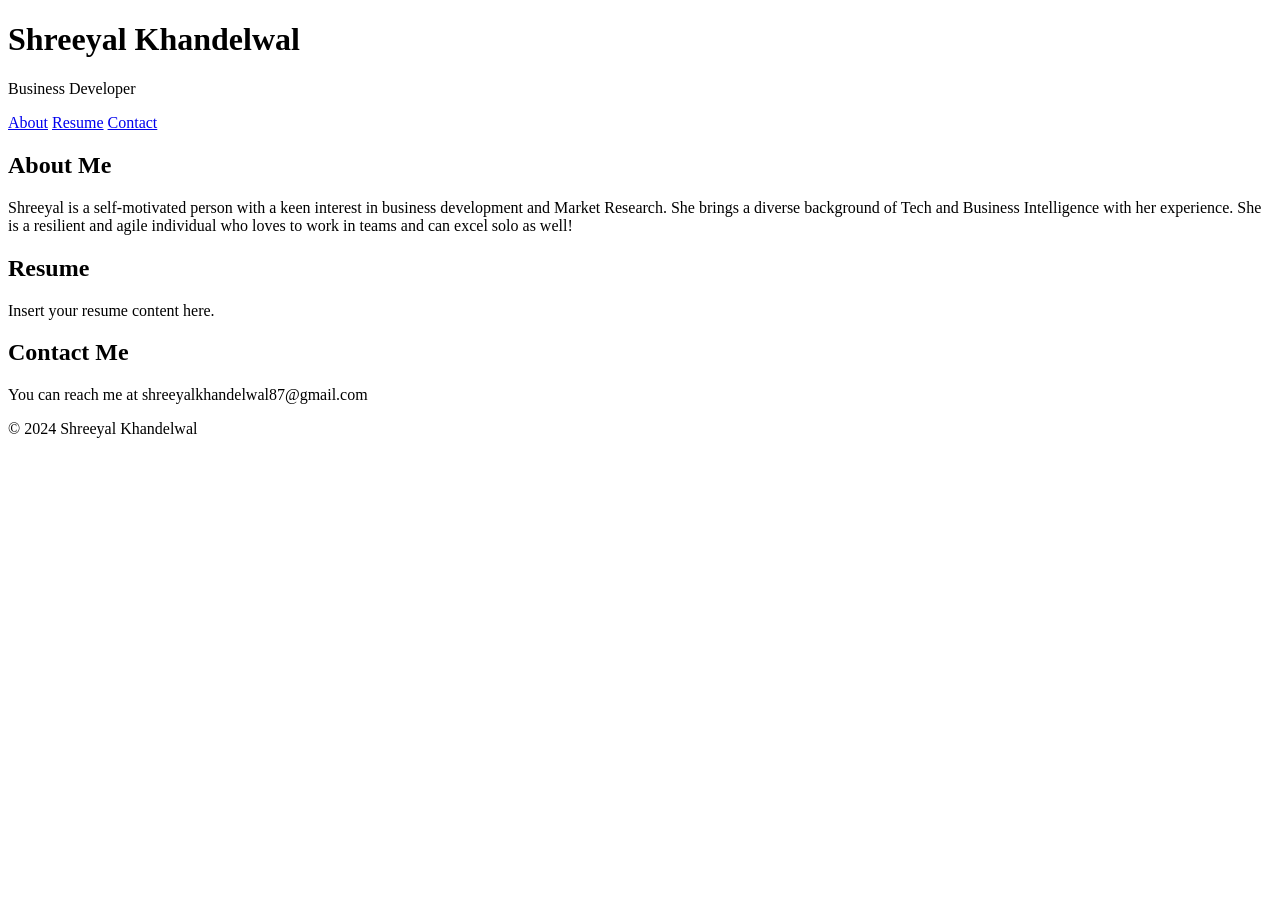
==== index.html @ bd0c8e94 "Add files via upload" ====
<!DOCTYPE html>
<html lang="en">
<head>
    <meta charset="UTF-8">
    <meta name="viewport" content="width=device-width, initial-scale=1.0">
    <title>Shreeyal Khandelwal</title>
    <link rel="stylesheet" href="styles.css">
</head>
<body>
    <header>
        <h1>Shreeyal Khandelwal</h1>
        <p>Business Developer</p>
    </header>
    <nav>
        <a href="#about">About</a>
        <a href="#resume">Resume</a>
        <a href="#contact">Contact</a>
    </nav>
    <section id="about">
        <h2>About Me</h2>
        <p>Shreeyal is a self-motivated person with a keen interest in business development and Market Research. She brings a diverse background of Tech and Business Intelligence with her experience. She is a resilient and agile individual who loves to work in teams and can excel solo as well!</p>
    </section>
    <section id="resume">
        <h2>Resume</h2>
        <p>Insert your resume content here.</p>
    </section>
    <section id="contact">
        <h2>Contact Me</h2>
        <p>You can reach me at shreeyalkhandelwal87@gmail.com</p>
    </section>
    <footer>
        <p>&copy; 2024 Shreeyal Khandelwal</p>
    </footer>
</body>
</html>
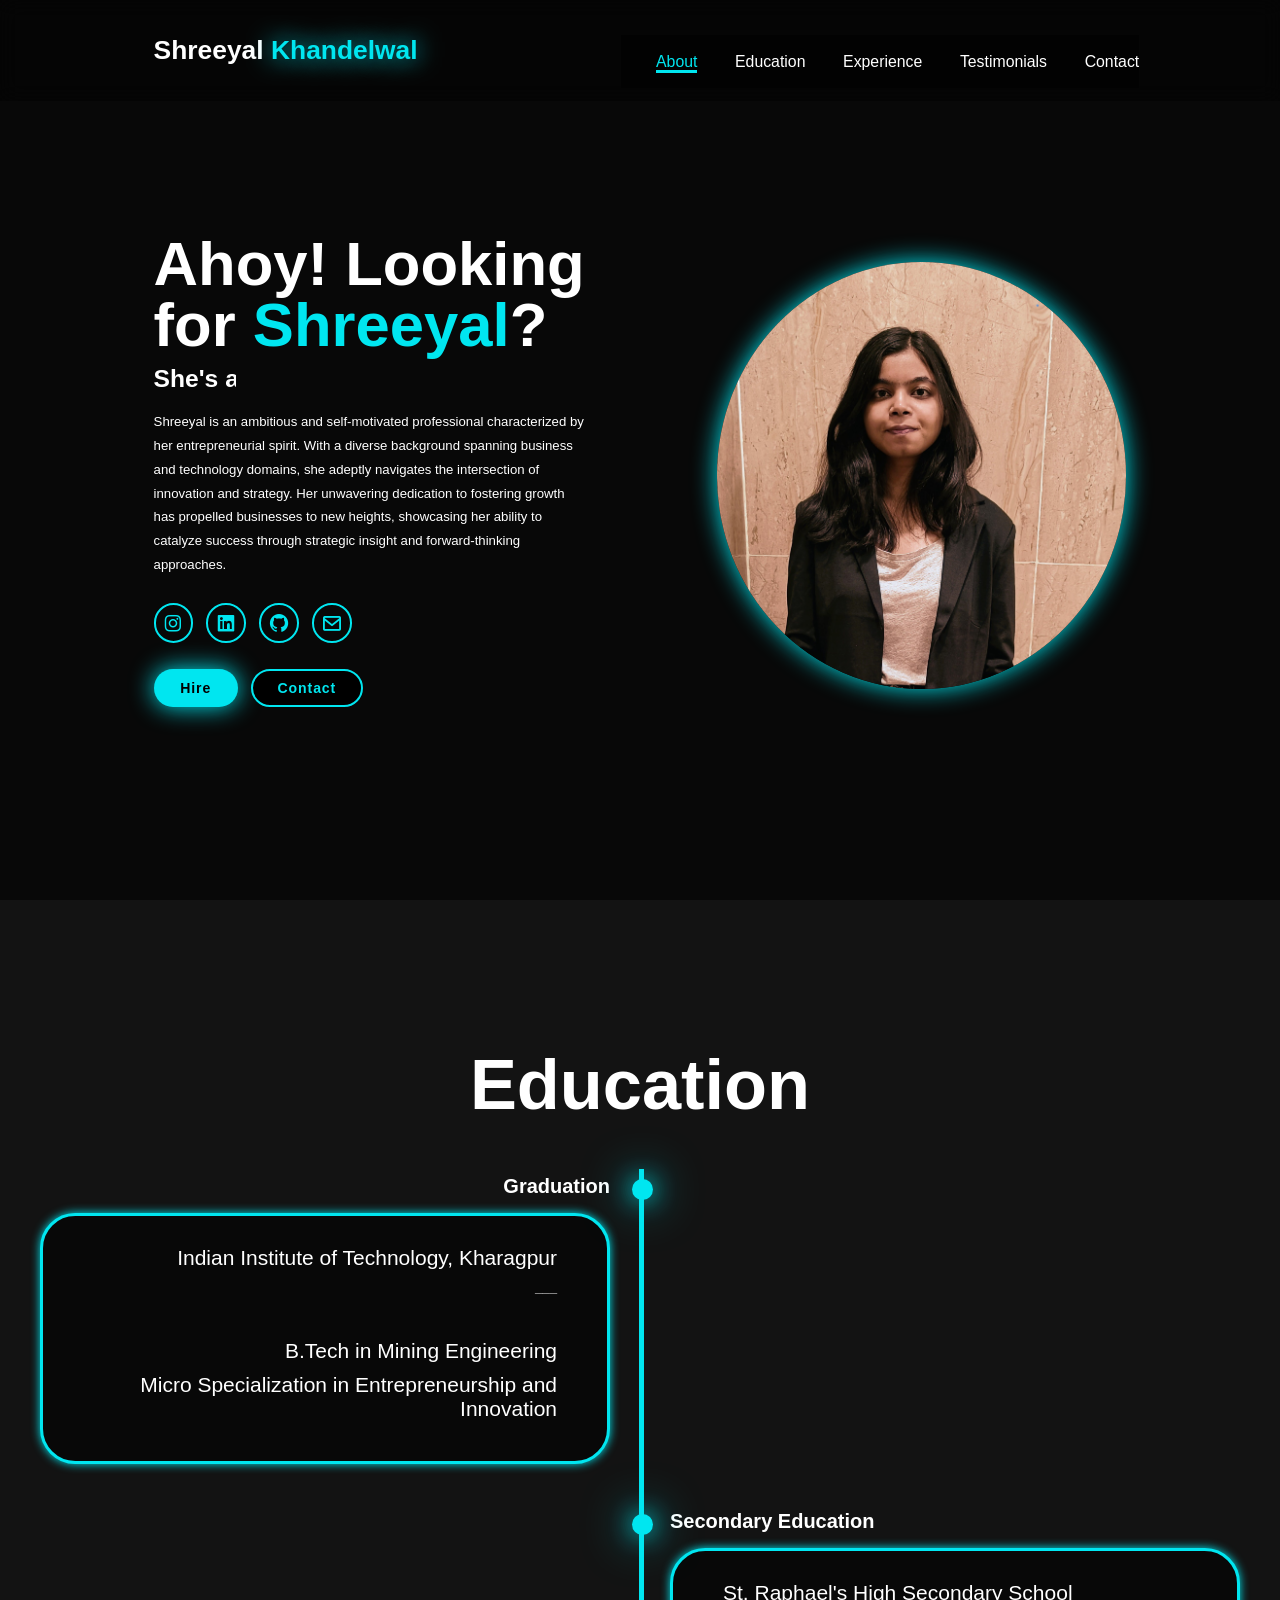
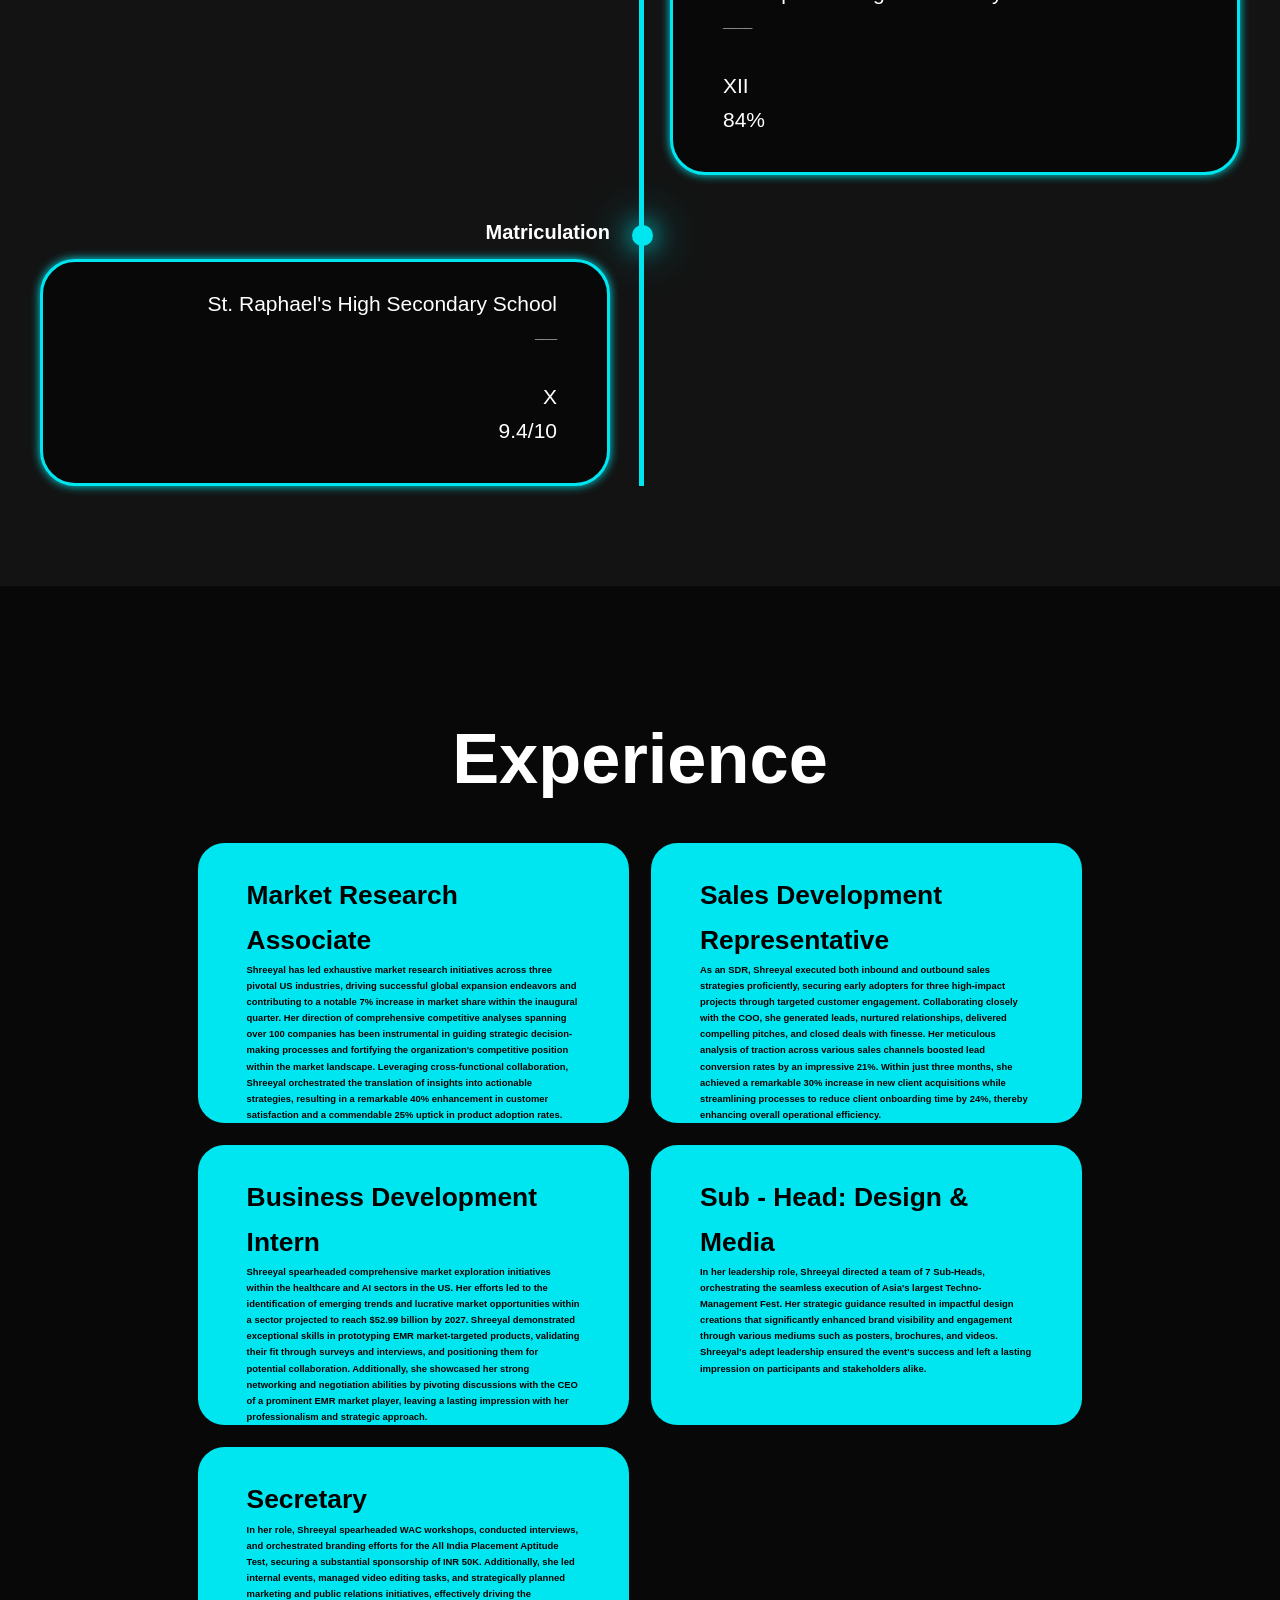
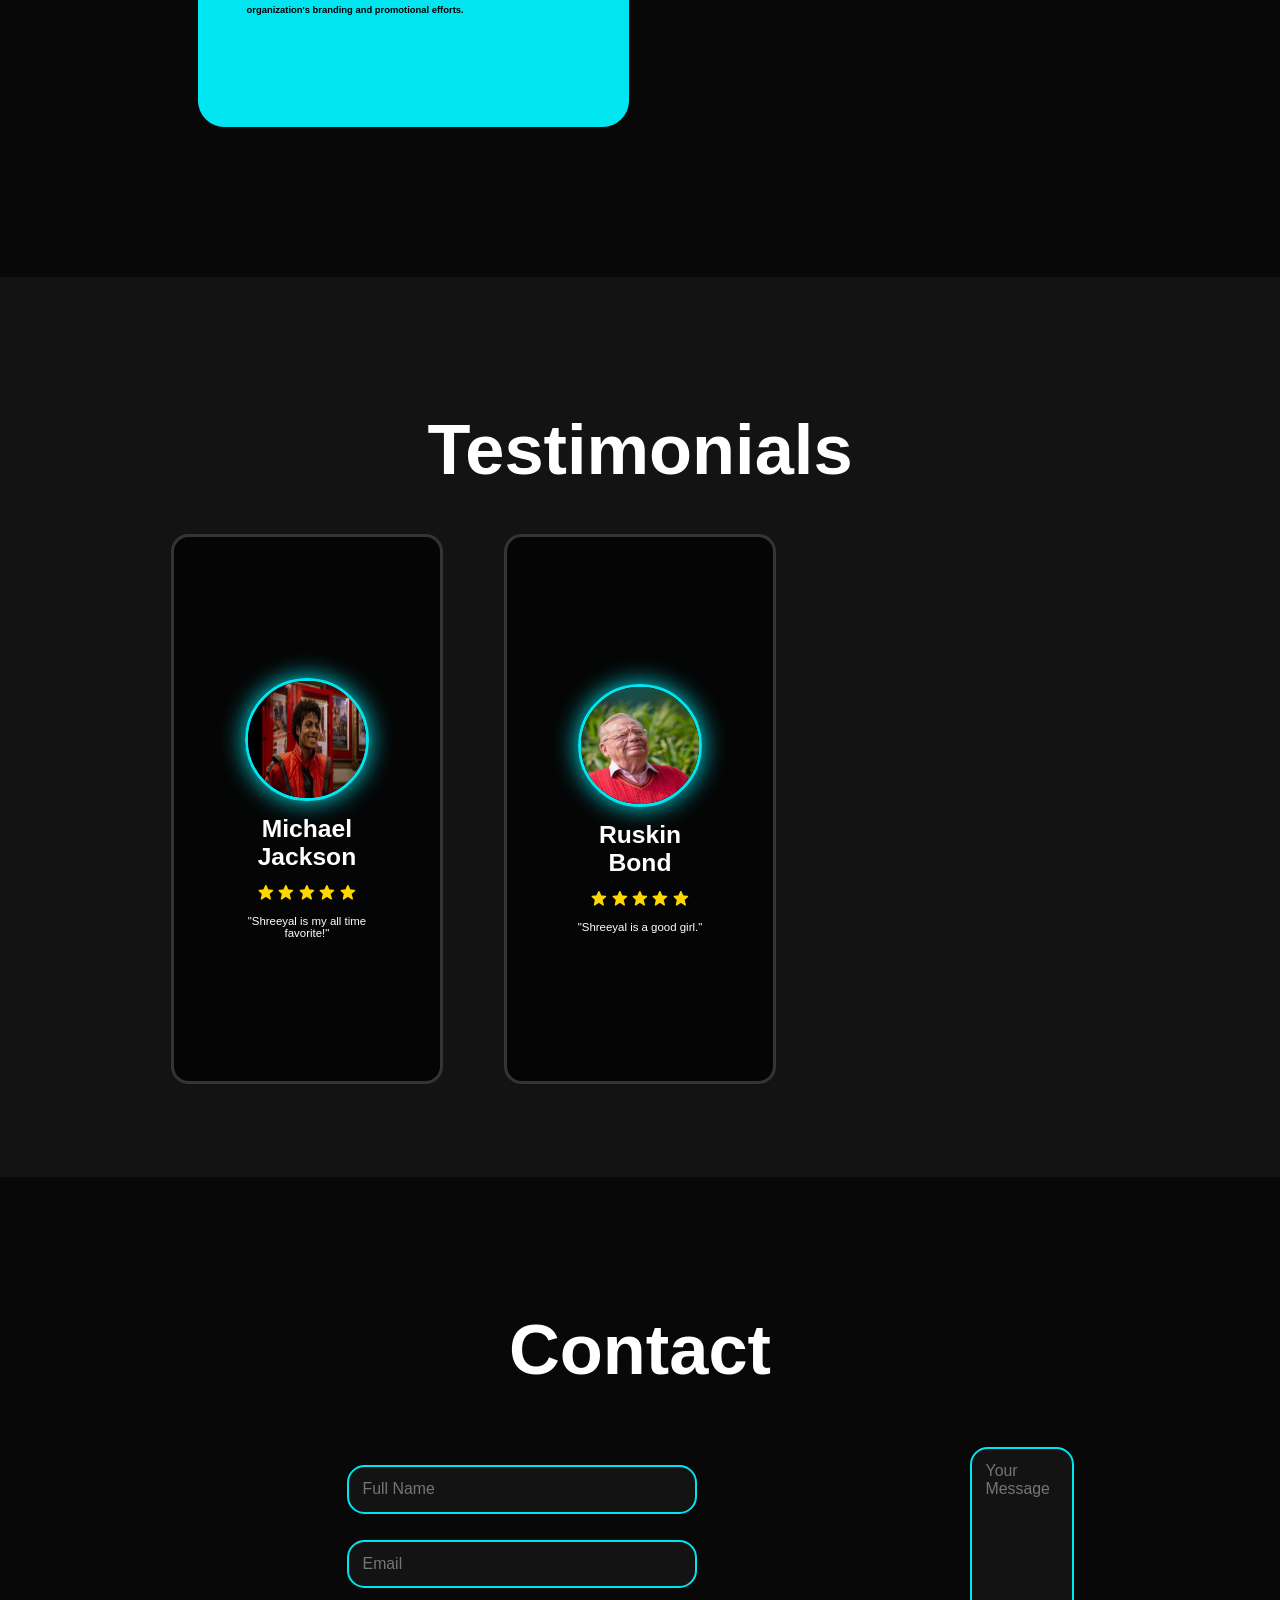
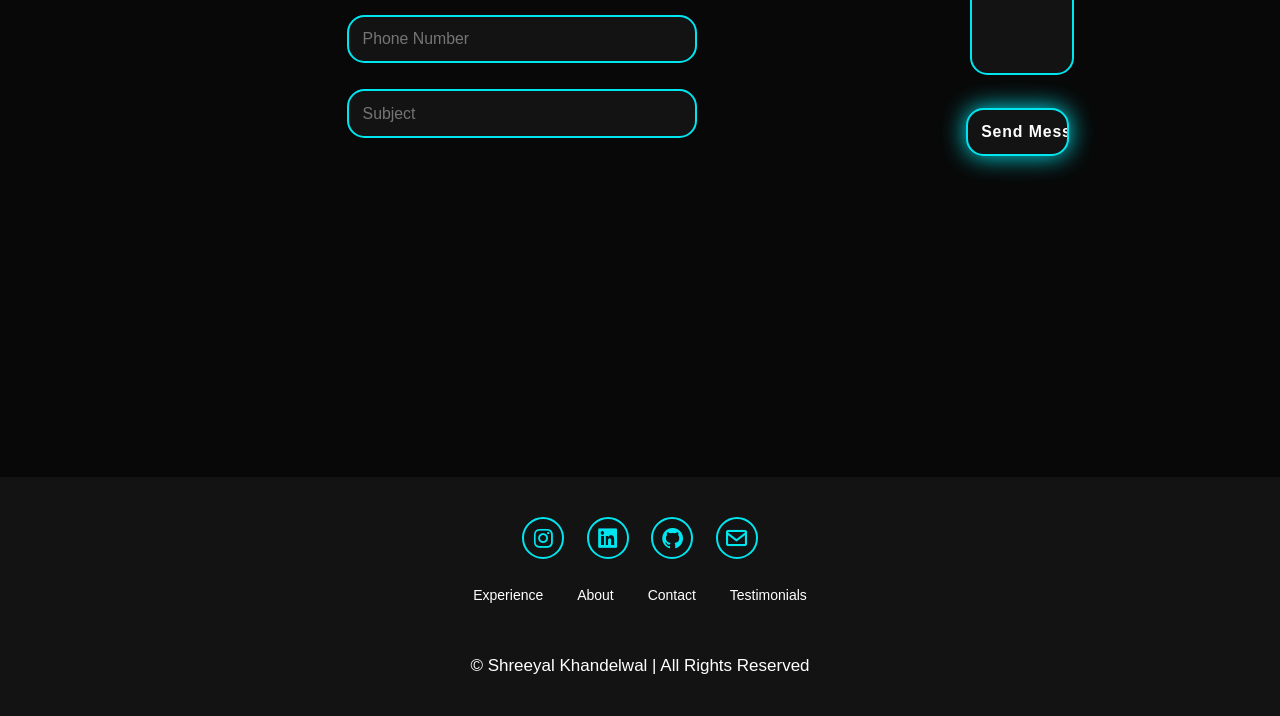
==== commit 4073c563: "Add files via upload" ====
--- a/index.html
+++ b/index.html
@@ -1,35 +1,211 @@
 <!DOCTYPE html>
 <html lang="en">
 <head>
-    <meta charset="UTF-8">
-    <meta name="viewport" content="width=device-width, initial-scale=1.0">
-    <title>Shreeyal Khandelwal</title>
-    <link rel="stylesheet" href="styles.css">
+	<meta charset="UTF-8">
+	<meta name="viewport"
+	content="width=device-width, initial-scale=1.0">
+	<title>Responsive Portfolio Website</title>
+	<link rel="stylesheet" href="webs.css">
+	<link href='https://unpkg.com/boxicons@2.1.4/css/boxicons.min.css' rel='stylesheet'>
 </head>
 <body>
-    <header>
-        <h1>Shreeyal Khandelwal</h1>
-        <p>Business Developer</p>
-    </header>
-    <nav>
-        <a href="#about">About</a>
-        <a href="#resume">Resume</a>
-        <a href="#contact">Contact</a>
-    </nav>
-    <section id="about">
-        <h2>About Me</h2>
-        <p>Shreeyal is a self-motivated person with a keen interest in business development and Market Research. She brings a diverse background of Tech and Business Intelligence with her experience. She is a resilient and agile individual who loves to work in teams and can excel solo as well!</p>
-    </section>
-    <section id="resume">
-        <h2>Resume</h2>
-        <p>Insert your resume content here.</p>
-    </section>
-    <section id="contact">
-        <h2>Contact Me</h2>
-        <p>You can reach me at shreeyalkhandelwal87@gmail.com</p>
-    </section>
-    <footer>
-        <p>&copy; 2024 Shreeyal Khandelwal</p>
-    </footer>
+
+		<header class="header">
+			<a href="#home" class="logo">Shreeyal
+				<span>Khandelwal</span></a>
+
+				<i class='bx bx-menu' id="menu-icon"></i>
+
+			<nav class="navbar">
+				<a href="#home" class="active">About</a>
+				<a href="#education">Education</a>
+				<a href="#Experience">Experience</a>
+				<a href="#testimonials">Testimonials</a>
+				<a href="#contact"> Contact</a>
+			</nav>
+		</header>
+
+		<section class="home" id="home">
+			<div class="home-content">
+				<h1>Ahoy! Looking for <span>Shreeyal</span>?</h1>
+				<h3 class="text-animation">She's a<span></span></h3>
+				<p>Shreeyal is an ambitious and self-motivated professional characterized by her entrepreneurial spirit. With a diverse background spanning business and technology domains, she adeptly navigates the intersection of innovation and strategy. Her unwavering dedication to fostering growth has propelled businesses to new heights, showcasing her ability to catalyze success through strategic insight and forward-thinking approaches.</p>
+
+				<div class="social-icons">
+					<a href="#"><i class='bx bxl-instagram' ></i></a>
+					<a href="https://www.linkedin.com/in/shreeyal-khandelwal-589196195?"><i class='bx bxl-linkedin-square' ></i></a>
+					<a href="https://github.com/Shreeyal"><i class='bx bxl-github'  ></i></a>
+					<a href="mailto:shreeyalkhandelwal87@gmail.com"><i class='bx bx-envelope'></i></a>
+				</div>
+
+				<div class="btn-group">
+					<a href="mailto:shreeyalkhandelwal87@gmail.com" class="btn">Hire</a>
+					<a href="#contact" class="btn">Contact</a>
+				</div>
+			</div>
+				<div class="home-img">
+					<img src="K_2.jpg" alt="">
+				</div>
+		</section>
+
+		<section class="education" id="education">
+			<h2 class="heading">Education</h2>
+
+			<div class="timeline-items">
+
+				<div class="timeline-item">
+					<div class="timeline-dot"></div>
+						<div class="timeline-date">Graduation</div>
+						<div class="timeline-content">
+							<h3>Indian Institute of Technology, Kharagpur</h3>
+							<h2>___</h2>
+							<h3> B.Tech in Mining Engineering </h3>
+							<h3> Micro Specialization in Entrepreneurship and Innovation</h3>
+						</div>
+					
+				</div>
+			
+			<div class="timeline-item">
+					<div class="timeline-dot"></div>
+						<div class="timeline-date">Secondary Education</div>
+						<div class="timeline-content">
+							<h3>St. Raphael's High Secondary School</h3>
+							<h2>____</h2>
+							<h3> XII </h3>
+							<h3> 84%</h3>
+						</div>
+					
+				</div>
+		
+			
+				<div class="timeline-item">
+					<div class="timeline-dot"></div>
+						<div class="timeline-date">Matriculation</div>
+						<div class="timeline-content">
+							<h3>St. Raphael's High Secondary School</h3>
+							<h2>___</h2>
+							<h3> X </h3>
+							<h3> 9.4/10</h3>
+						</div>
+				</div>
+			</div> 
+		</section>
+
+		<section class="Experience" id="Experience">
+			<h2 class="heading"> Experience</h2>
+
+			<div class="Experience-container">
+				<div class="Experience-box">
+					<div class="Experience-info">
+						<h4>Market Research Associate</h4>
+						<p>Shreeyal has led exhaustive market research initiatives across three pivotal US industries, driving successful global expansion endeavors and contributing to a notable 7% increase in market share within the inaugural quarter. Her direction of comprehensive competitive analyses spanning over 100 companies has been instrumental in guiding strategic decision-making processes and fortifying the organization's competitive position within the market landscape. Leveraging cross-functional collaboration, Shreeyal orchestrated the translation of insights into actionable strategies, resulting in a remarkable 40% enhancement in customer satisfaction and a commendable 25% uptick in product adoption rates.</p>
+					</div>
+				</div>
+
+				<div class="Experience-box">
+					<div class="Experience-info">
+						<h4>Sales Development Representative</h4>
+						<p>As an SDR, Shreeyal executed both inbound and outbound sales strategies proficiently, securing early adopters for three high-impact projects through targeted customer engagement. Collaborating closely with the COO, she generated leads, nurtured relationships, delivered compelling pitches, and closed deals with finesse. Her meticulous analysis of traction across various sales channels boosted lead conversion rates by an impressive 21%. Within just three months, she achieved a remarkable 30% increase in new client acquisitions while streamlining processes to reduce client onboarding time by 24%, thereby enhancing overall operational efficiency.</p>
+					</div>
+				</div>
+
+				<div class="Experience-box">
+					<div class="Experience-info">
+						<h4>Business Development Intern</h4>
+						<p>Shreeyal spearheaded comprehensive market exploration initiatives within the healthcare and AI sectors in the US. Her efforts led to the identification of emerging trends and lucrative market opportunities within a sector projected to reach $52.99 billion by 2027. Shreeyal demonstrated exceptional skills in prototyping EMR market-targeted products, validating their fit through surveys and interviews, and positioning them for potential collaboration. Additionally, she showcased her strong networking and negotiation abilities by pivoting discussions with the CEO of a prominent EMR market player, leaving a lasting impression with her professionalism and strategic approach.</p>
+					</div>
+				</div>
+
+				<div class="Experience-box">
+					<div class="Experience-info">
+						<h4>Sub - Head: Design & Media</h4>
+						<p>In her leadership role, Shreeyal directed a team of 7 Sub-Heads, orchestrating the seamless execution of Asia's largest Techno-Management Fest. Her strategic guidance resulted in impactful design creations that significantly enhanced brand visibility and engagement through various mediums such as posters, brochures, and videos. Shreeyal's adept leadership ensured the event's success and left a lasting impression on participants and stakeholders alike.</p>
+					</div>
+				</div>
+
+				<div class="Experience-box">
+					<div class="Experience-info">
+						<h4>Secretary</h4>
+						<p>In her role, Shreeyal spearheaded WAC workshops, conducted interviews, and orchestrated branding efforts for the All India Placement Aptitude Test, securing a substantial sponsorship of INR 50K. Additionally, she led internal events, managed video editing tasks, and strategically planned marketing and public relations initiatives, effectively driving the organization's branding and promotional efforts.</p>
+					</div>
+				</div>
+			</div>
+		</section> 
+
+		<section class="testimonials" id="testimonials">
+			<div class="testimonials-box">
+				<h2 class="heading">Testimonials</h2>
+
+				<div class="wrapper">
+					<div class="testimonial-item">
+						<img src="1.jpg" alt="">
+						<h2>Michael Jackson</h2>
+						<div class="rating">
+							<i class='bx bxs-star' id="star"></i>
+							<i class='bx bxs-star' id="star"></i>
+							<i class='bx bxs-star' id="star"></i>
+							<i class='bx bxs-star' id="star"></i>
+							<i class='bx bxs-star' id="star"></i>
+						</div>
+						<p>"Shreeyal is my all time favorite!"</p>
+					</div>
+					<div class="testimonial-item">
+						<img src="2.jpg" alt="">
+						<h2>Ruskin Bond</h2>
+						<div class="rating">
+							<i class='bx bxs-star' id="star"></i>
+							<i class='bx bxs-star' id="star"></i>
+							<i class='bx bxs-star' id="star"></i>
+							<i class='bx bxs-star' id="star"></i>
+							<i class='bx bxs-star' id="star"></i>
+						</div>
+						<p>"Shreeyal is a good girl."</p>
+					</div>
+				</div>
+			</div>
+		</section>
+
+		<section class="contact" id="contact">
+    <h2 class="heading">Contact</h2>
+
+    <form action="mailto:shreeyalkhandelwal87@gmail.com" method="post">
+	    <div class="input-group">
+	        <div class="input-box">
+	            <input type="text" name="full_name" placeholder="Full Name">
+	            <input type="email" name="email" placeholder="Email">
+	        </div>
+	        <div class="input-box">
+	            <input type="tel" name="phone" placeholder="Phone Number">
+	            <input type="text" name="subject" placeholder="Subject">
+	        </div>
+	    </div>
+
+	    <div class="input-group-2">
+	        <textarea name="message" cols="50" rows="11" placeholder="Your Message"></textarea>
+	        <input type="submit" value="Send Message" class="btn">
+	    </div>
+	</form>
+
+</section>
+
+<footer class="footer">
+    <div class="social">
+        <a href="#"><i class='bx bxl-instagram'></i></a>
+        <a href="https://www.linkedin.com/in/shreeyal-khandelwal-589196195"><i class='bx bxl-linkedin-square'></i></a>
+        <a href="https://github.com/Shreeyal"><i class='bx bxl-github'></i></a>
+        <a href="mailto:shreeyalkhandelwal87@gmail.com"><i class='bx bx-envelope'></i></a>
+    </div>
+
+    <ul class="list">
+        <li><a href="#Experience">Experience</a></li>
+        <li><a href="#home">About</a></li>
+        <li><a href="#contact">Contact</a></li>
+        <li><a href="#testimonials">Testimonials</a></li>
+    </ul>
+    <p class="copyright">© Shreeyal Khandelwal | All Rights Reserved</p>
+</footer>
+
+
+		<script src="wscript.js"></script>
 </body>
-</html>
+</html>
--- a/webs.css
+++ b/webs.css
@@ -0,0 +1,712 @@
+* {
+    margin: 0;
+    padding: 0;
+    box-sizing: border-box;
+    text-decoration: none;
+    border: none;
+    outline: none;
+    scroll-behavior: smooth;
+    font-family: "Poppins", sans-serif;
+}
+
+:root {
+    --bg-color: #080808;
+    --second-bg-color: #131313;
+    --text-color: white;
+    --main-color: #00e6f0;
+}
+
+html {
+    font-size: 60%;
+    overflow-x: hidden;
+}
+
+body {
+    background: var(--bg-color);
+    color: var(--text-color);
+}
+
+.header {
+    position: fixed;
+    top: 0;
+    left: 0;
+    width: 100%;
+    padding: 4rem 12% 4rem;
+    background: rgba(0, 0, 0, 0.3);
+    backdrop-filter: blur(10px);
+    /*display: flex;*/
+    justify-content: space-between;
+    align-items: center;
+    z-index: 5;
+}
+
+.logo {
+    font-size: 3rem;
+    color: var(--text-color);
+    font-weight: 800;
+    cursor: pointer;
+    transition: 0.3s ease;
+}
+
+.logo:hover {
+    transform: scale(1.1);
+}
+
+.logo span {
+    text-shadow: 0 0 25px var(--main-color);
+}
+
+.navbar {
+    /* Adjust positioning to move it to the right */
+    position: absolute;
+    top: 4rem;
+    right: 11%; /* Adjust the distance from the right edge */
+    padding: 2rem 0; /* Adjust padding as needed */
+    background: rgba(0, 0, 0, 0.5); /* Adjust background color */
+    z-index: 5; /* Ensure it's above other content */
+}
+
+.navbar a {
+    font-size: 1.8rem;
+    color: var(--text-color);
+    margin-left: 4rem;
+    font-weight: 500;
+    transition: 0.3s ease;
+    border-bottom: 3px solid transparent;
+}
+
+.navbar a:hover,
+.navbar a.active {
+    color: var(--main-color);
+    border-bottom: 3px solid var(--main-color);
+}
+
+#menu-icon {
+    font-size: 3.6rem;
+    color: var(--main-color);
+    display: none;
+}
+
+section {
+    min-height: 100vh;
+    padding: 10rem 12% 10rem;
+}
+
+.home {
+    display: flex;
+    align-items: center;
+    justify-content: center;
+    gap: 15rem;
+}
+
+.home-content {
+    display: flex;
+    flex-direction: column;
+    align-items: baseline;
+    text-align: left;
+    justify-content: center;
+    margin-top: 3rem;
+}
+
+span {
+    color: var(--main-color);
+}
+
+.logo span {
+    color: var(--main-color);
+}
+
+.home-content h3 {
+    margin-bottom: 2rem;
+    margin-top: 1rem;
+    font-size: 3.5 rem;
+}
+
+.home-content h1 {
+    font-size: 7rem;
+    font-weight: 700;
+    margin-top: 1.5rem;
+    line-height: 1;
+}
+
+.home-img img {
+    position: relative;
+    top: 3rem;
+    width: 32vw;
+    border-radius: 50%;
+    box-shadow: 0 0 25px var(--main-color);
+    cursor: pointer;
+    transition: 0.4s ease-in-out;
+}
+
+.home-img img:hover {
+    box-shadow: 0 0 25px var(--main-color),
+                0 0 50px var(--main-color),
+                0 0 100px var(--main-color);
+}
+
+.home-content p {
+    font-size: 1.5rem;
+    font-weight: 500;
+    line-height: 1.8;
+    max-width: 1000px;
+}
+
+.social-icons {
+    display: flex;
+    align-items: center; /* Align the social icons vertically */
+}
+
+.social-icons a {
+    display: inline-flex;
+    justify-content: center;
+    align-items: center;
+    width: 4.5rem;
+    height: 4.5rem;
+    background: transparent;
+    border: 2px solid var(--main-color);
+    font-size: 2.5rem;
+    border-radius: 50%;
+    color: var(--main-color);
+    margin: 3rem 1.5rem 3rem 0;
+    transition: 0.3s ease-in-out;
+}
+
+.social-icons a:hover {
+    color: var(--text-color);
+    transform: scale(1.3) translateY(-5px);
+    box-shadow: 0 0 25px var(--main-color);
+    background-color: var(--main-color);
+}
+
+.btn {
+    display: inline-block;
+    padding: 1rem 2.8rem;
+    background: var(--main-color);
+    box-shadow: 0 0 25px var(--main-color);
+    border-radius: 4rem;
+    font-size: 1.6rem;
+    color: black;
+    border: 2px solid transparent;
+    letter-spacing: 0.1rem;
+    font-weight: 600;
+    transition: 0.3s ease-in-out;
+    cursor: pointer;
+}
+
+.btn:hover {
+    transform: scale(1.05);
+    box-shadow: 0 0 50px var(--main-color);
+}
+
+.btn-group {
+    display: flex;
+    align-items: center;
+    gap: 1.5rem;
+}
+
+.btn-group a:nth-of-type(2) {
+    background-color: black;
+    color: var(--main-color);
+    border: 2px solid var(--main-color);
+    box-shadow: 0 0 25px transparent;
+}
+
+.btn-group a:nth-of-type(2):hover {
+    box-shadow: 0 0 25px var(--main-color);
+    background-color: var(--main-color);
+    color: black;
+}
+
+.text-animation{
+    font-size: 2.8rem; /* Corrected typo here */
+    font-weight: 600;
+    min-width: 280px;
+}
+
+.text-animation span {
+    position: relative;
+}
+
+.text-animation span::before {
+    content: " Business Developer";
+    color: var(--main-color);
+    animation: words 20s infinite; /* Corrected animation name here */
+}
+
+.text-animation span::after{
+    content: "";
+    background-color: var(--bg-color);
+    position: absolute;
+    width: calc(100% + 8px);
+    height: 100%;
+    border-left: 3px solid var(--bg-color);
+    right: -8px;
+    animation: cursor 0.6s infinite, typing 20s steps(14) infinite; /* Added the cursor animation here */
+}
+
+@keyframes cursor {
+    to {
+        border-left: 2px solid var(--main-color);
+    }
+}
+@keyframes words{
+	0%,
+	20%{
+		content:" Market Research Associate";
+	}
+	21%,
+	40%{
+		content:" Product Manager";
+	}
+	41%,
+	60%{
+		content: " Sales Development Representative";
+	}
+	61%,
+	80%{
+		content: " Business Analyst";
+	}
+	81%,
+	100%{
+		content: "n Innovator";
+	}
+}
+@keyframes typing {
+    10%, 
+    15%, 
+    30%, 
+    35%, 
+    50%, 
+    55%, 
+    70%, 
+    75%, 
+    90%, 
+    95% {
+        width: 0;
+    }
+    5%, 
+    20%, 
+    25%, 
+    40%, 
+    45%, 
+    60%, 
+    65%, 
+    80%, 
+    85% {
+        width: calc(100% + 8px);
+    }
+}
+.heading {
+    font-size: 8rem;
+    text-align: center;
+    margin: 5rem 0;
+}
+.education {
+    padding: 100px 15px;
+    background: var(--second-bg-color);
+}
+.education h2 {
+    margin-bottom: 5rem;
+}
+.timeline-items {
+    max-width: 1200px;
+    margin: auto;
+    display: flex;
+    flex-wrap: wrap;
+    position: relative;
+}
+.timeline-items::before {
+    content: "";
+    position: absolute;
+    width: 5px;
+    height: 100%;
+    background-color: var(--main-color);
+    left: calc(50% - 1px);
+}
+.timeline-item {
+    margin-bottom: 40px;
+    width: 100%;
+    position: relative;
+}
+.timeline-item:last-child {
+    margin-bottom: 0;
+}
+.timeline-item:nth-child(odd) {
+    padding-right: calc(50% + 30px);
+    text-align: right;
+}
+.timeline-item:nth-child(even) {
+    padding-left: calc(50% + 30px);
+    text-align: left; /* Changed to align left */
+}
+.timeline-dot {
+    height: 21px;
+    width: 21px;
+    background-color: var(--main-color);
+    box-shadow: 0 0 25px var(--main-color),
+                0 0 50px var(--main-color);
+    position: absolute;
+    left: calc(50% - 8px);
+    border-radius: 50%;
+    top: 10px;
+}
+.timeline-date {
+    font-size: 20px;
+    font-weight: 800;
+    color: white;
+    margin: 6px 0 15px;
+}
+.timeline-content {
+    background-color: var(--bg-color);
+    border: 3px solid var(--main-color);
+    padding: 30px 50px;
+    border-radius: 4rem;
+    box-shadow: 0 0 10px var(--main-color);
+    cursor: pointer;
+    transition: 0.3s ease-in-out;
+}
+.timeline-content:hover {
+    transform: scale(1.05); /* Corrected typo */
+    box-shadow: 0 0 25px var(--main-color);
+}
+.timeline-content h3 {
+    font-size: 21px;
+    color: white;
+    margin: 0 0 10px;
+    font-weight: 500;
+}
+.timeline-content p {
+    color: white;
+    font-size: 17px;
+    font-weight: 300;
+    line-height: 22px;
+}
+::-webkit-scrollbar {
+    width: 15px;
+}
+::-webkit-scrollbar-thumb {
+    background-color: var(--main-color);
+}
+::-webkit-scrollbar-track {
+    background-color: var(--bg-color);
+}
+.Experience{
+	background: var(--bg-color);
+	color: black;
+}
+.Experience h2{
+	margin-bottom: 5rem;
+	color: white;
+}
+.Experience-container{
+	display: grid;
+	grid-template-columns: repeat(2, 1fr);
+	align-items: center;
+	gap: 2.5rem;
+}
+.Experience-box{
+	background-color: var(--main-color);
+	height: 280px;
+	border-radius: 3rem;
+	border: 5px solid transparent; 
+	cursor: pointer;
+	transition: 0.4s ease-in-out;
+}
+.Experience-box:hover{
+	background: white;
+	color: black;
+	border: 5px solid var(--main-color);
+	transform: scale(1.03);
+}
+.Experience-box .Experience-info{
+	display: flex;
+	flex-direction: column;
+	text-align: left;
+	max-height: 200px;
+	justify-content: left;
+	align-items: baseline;
+	padding: 2.8rem 5rem;
+}
+.Experience-info h4{
+	font-size: 3rem;
+	font-weight: 800;
+	line-height: 1.7;
+}
+.Experience-info p{
+	font-size: 1.07rem;
+	font-weight: 570;
+	max-height: 100px;
+	line-height: 1.7;
+	margin: auto;
+	padding-bottom: 1rem;
+}
+.testimonials{
+	background: var(--second-bg-color);
+}
+.testimonials-box{
+	background-size: cover;
+	display: flex;
+	align-items: center;
+	justify-content: center;
+	flex-direction: column;
+}
+.testimonials .heading{
+	margin-bottom: 5rem;
+}
+.testimonials-box img{
+	width: 14rem;
+	height: 14rem;
+	border-radius: 50%;
+	border: 3px solid var(--main-color);
+	box-shadow: 0 0 25px var(--main-color);
+}
+.wrapper{
+	display: grid;
+	grid-template-columns: repeat(3,1fr);
+	gap: 3rem;
+}
+.testimonial-item{
+	min-height: 550px;
+	max-width: 450px;
+	background: rgba(0, 0, 0, 0.7);
+	border: 3px solid rgba(238, 238, 238, 0.2);
+	border-radius: 2rem;
+	margin: 0 2rem;
+	padding: 30px 60px;
+	cursor: pointer;
+	display: flex;
+	flex-direction: column;
+	align-items: center;
+	justify-content: center;
+	text-align: center;
+	gap: 1.5rem;
+	color: white;
+	transition: 0.4s ease-in-out;
+}
+.testimonial-item hover{
+	border: 3px solid var(--main-color);
+	transform: translateY(-10px)scale(1.03);
+	box-shadow: 0 0 50px var(--main-color);
+}
+.testimonial-item h2{
+	font-size: 2.8rem;
+}
+.testimonial-item p{
+	font-size: 1.3rem;
+}
+#star{
+	color: gold;
+	font-size: 2rem;
+}
+.contact {
+    background-color: var(--bg-color);
+}
+
+.contact h2 {
+    margin-bottom: 3rem;
+    color: white;
+}
+
+.detailed-content {
+    display: none;
+}
+
+.detailed-content.show {
+    display: block;
+}
+
+.contact form {
+    display: flex;
+    align-items: center;
+    justify-content: center;
+    gap: 3rem;
+    margin: 5rem auto;
+    text-align: center;
+}
+
+.contact form .input-box {
+    display: flex;
+    justify-content: center;
+    flex-wrap: wrap;
+    width: 720px;
+}
+
+.contact form input,
+.contact form textarea {
+    width: calc(50% - 10px); /* Adjusted width */
+    padding: 1.5rem;
+    font-size: 1.8rem;
+    color: var(--text-color);
+    background: var(--second-bg-color);
+    border-radius: 2rem;
+    border: 2px solid var(--main-color);
+    margin: 1.5rem 0;
+    resize: none;
+    margin-left:2rem;
+}
+
+.contact form .btn {
+    margin-top: 2rem;
+    margin-left: 1rem;
+}
+
+.footer {
+    position: relative;
+    bottom: 0;
+    width: 100%;
+    padding: 40px 0;
+    background-color: var(--second-bg-color);
+}
+
+.footer .social {
+    text-align: center;
+    padding-bottom: 25px;
+    color: var(--main-color);
+}
+
+.footer .social a {
+    font-size: 25px;
+    color: var(--main-color);
+    border: 2px solid var(--main-color);
+    width: 42px;
+    height: 42px;
+    line-height: 42px;
+    display: inline-block;
+    text-align: center;
+    border-radius: 50%;
+    margin: 0 10px;
+    transition: 0.3s ease-in-out;
+}
+
+.footer .social a:hover {
+    transform: scale(1.2) translateY(-10px);
+    background-color: var(--main-color);
+    color: black;
+    box-shadow: 0 0 25px var(--main-color);
+}
+
+.footer ul {
+    margin-top: 0;
+    padding: 0; /* Corrected typo */
+    font-size: 14px;
+    line-height: 1.6;
+    margin-bottom: 0;
+    text-align: center;
+}
+
+.footer ul li a {
+    color: white;
+    border-bottom: 3px solid transparent;
+    transition: 0.3s ease-in-out;
+}
+
+.footer ul li a:hover {
+    border-bottom: 3px solid var(--main-color);
+}
+
+.footer ul li {
+    display: inline-block; /* Corrected typo */
+    padding: 0 15px;
+}
+
+.footer .copyright {
+    margin-top: 50px;
+    text-align: center;
+    font-size: 17px;
+    color: white;
+}
+
+@media(max-width:1285px){
+	html{
+		font-size: 55%;
+	}
+	.Experience-container{
+		padding-bottom: 7rem;
+		grid-template-columns: repeat(2,1fr);
+		margin: 0 5rem;
+	}
+}
+@media(max-width:991px){
+	header{
+		padding: 2rem 3%;
+	}
+	section{
+		padding: 10rem 3% 2rem;
+	}
+	.timeline-items::before{
+		left: 7px;
+	}
+	.timeline-item:nth-child(odd){
+		padding-right: 43px;
+	}
+	.timeline-item:nth-child(even){
+		padding-left: 37px;
+	}
+	.timeline-dot{
+		left: 0;
+	}
+	.Experience{
+		padding-bottom: 7rem;
+	}	
+	.testimonials .wrapper{
+		grid-template-columns: repeat(1,1fr);
+	}
+	.contact form{
+		flex-direction: column;
+	}
+	.footer{
+		padding: 2rem 3%;
+	}
+}
+@media(max-width: 895px){
+	#menu-icon{
+		display: block;
+	}
+	.navbar{
+		position: absolute;
+		top: 100%;
+		right: 0;
+		width: 50%;
+		padding: 1rem 3%;
+		background: rgba(0,0,0,0.8);
+		backdrop-filter: blur(20px);
+		border-bottom-left-radius: 2rem;
+		border-left: 2px solid var(--main-color);
+		border-bottom: 2px solid var(--main-color);
+		display: none;
+	}
+	.navbar.active{
+		display: block;
+	}
+	.navbar a{
+		display: block;
+		font-size: 2rem;
+		margin: 3rem 0;
+		color: white;
+	}
+	.home{
+		flex-direction: column-reverse;
+		margin: 5rem 4rem;
+	}
+	.home-content h3{
+		font-size: 2.6rem;
+	}
+	.home-content h1{
+		font-size: 8rem;
+		margin-top: 3rem;
+	}
+	.home-content p{
+		max-width: 600px;
+		margin: 0 auto;
+	}
+	.home-img img{
+		width: 56vw;
+	}
+	.Experience h2{
+		margin-bottom: 3rem;
+	}
+	.Experience-container{
+		grid-template-columns: repeat(1,1fr);
+	}
+}
